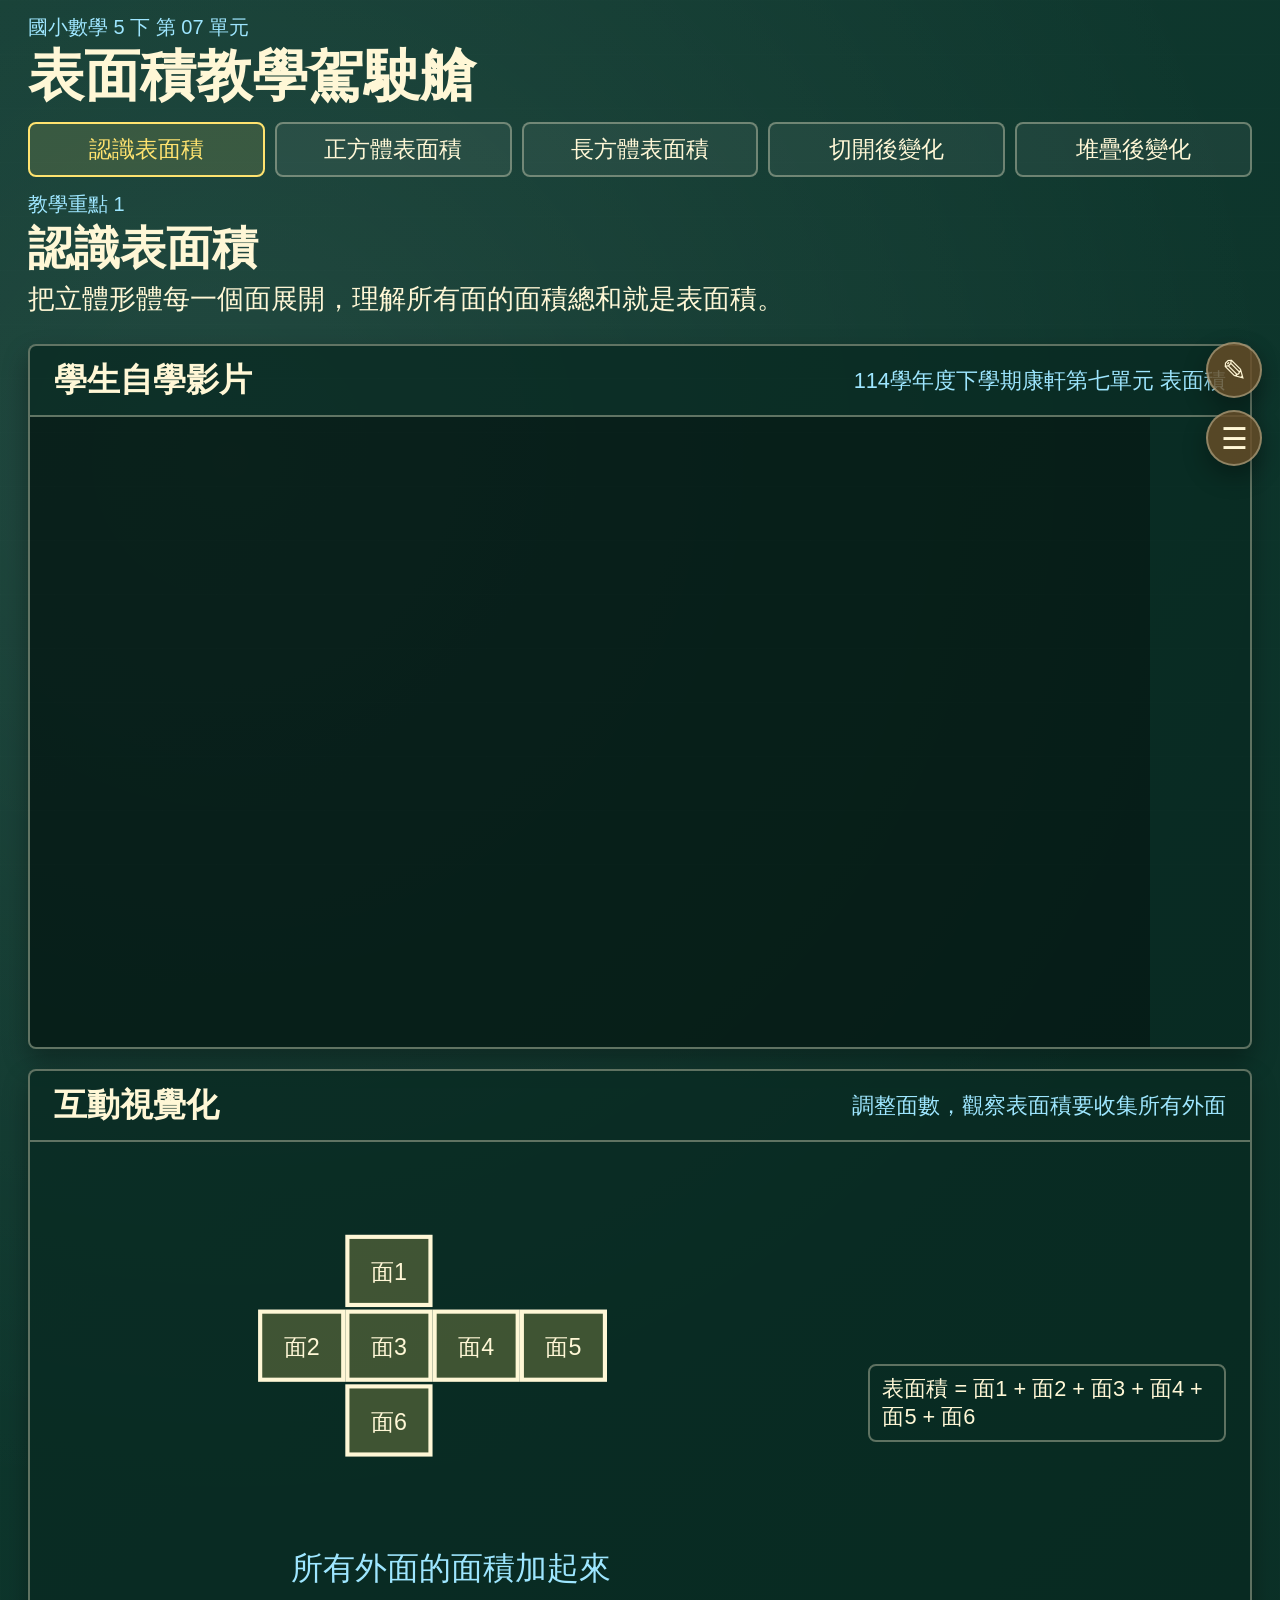
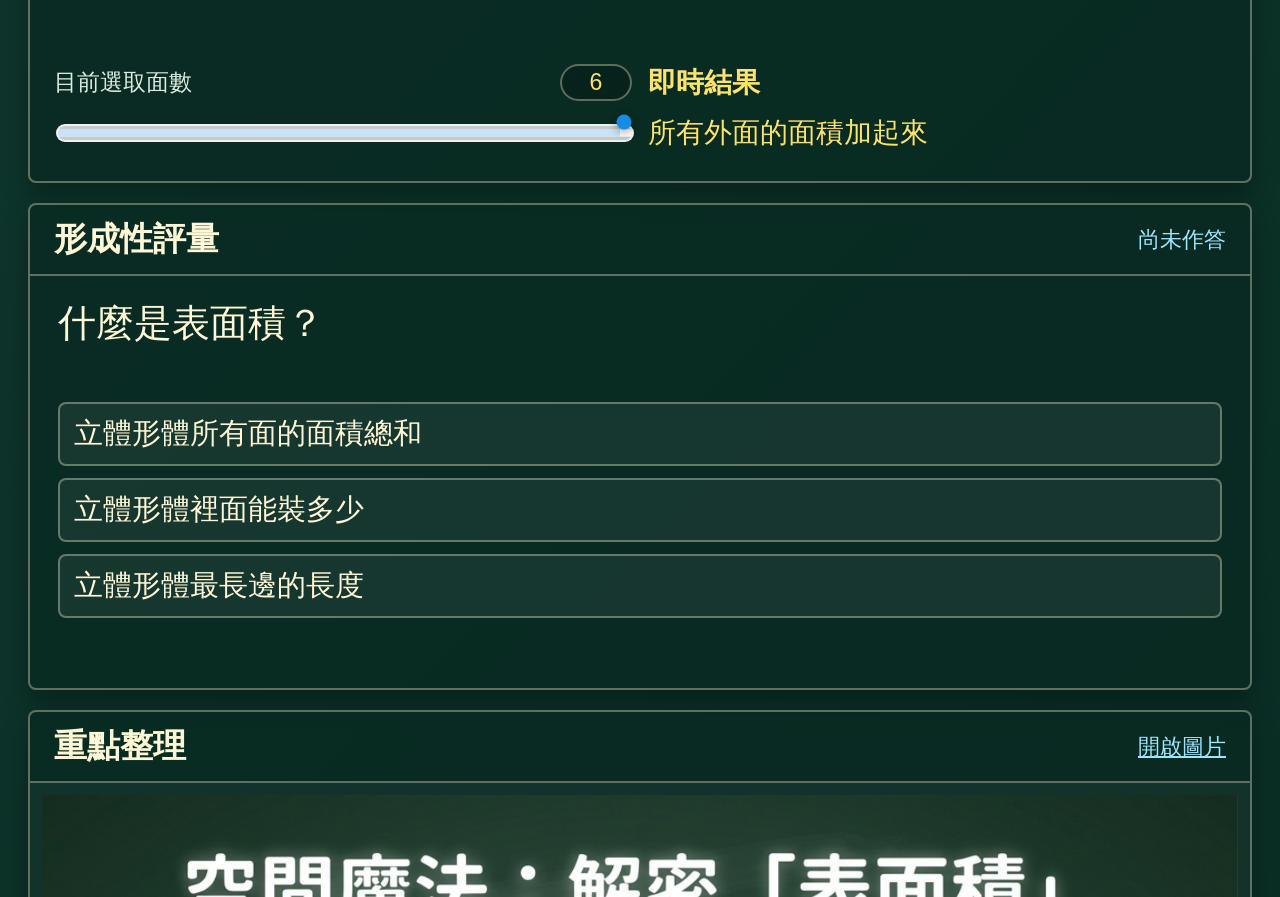
==== index.html @ 225237b7 "Add surface area teaching dashboard" ====
<!doctype html>
<html lang="zh-Hant">
<head>
  <meta charset="utf-8">
  <meta name="viewport" content="width=device-width, initial-scale=1">
  <meta http-equiv="refresh" content="0; url=./康軒五下第七單元-表面積/">
  <title>康軒五下第七單元 表面積</title>
</head>
<body>
  <p><a href="./康軒五下第七單元-表面積/">開啟康軒五下第七單元 表面積</a></p>
</body>
</html>
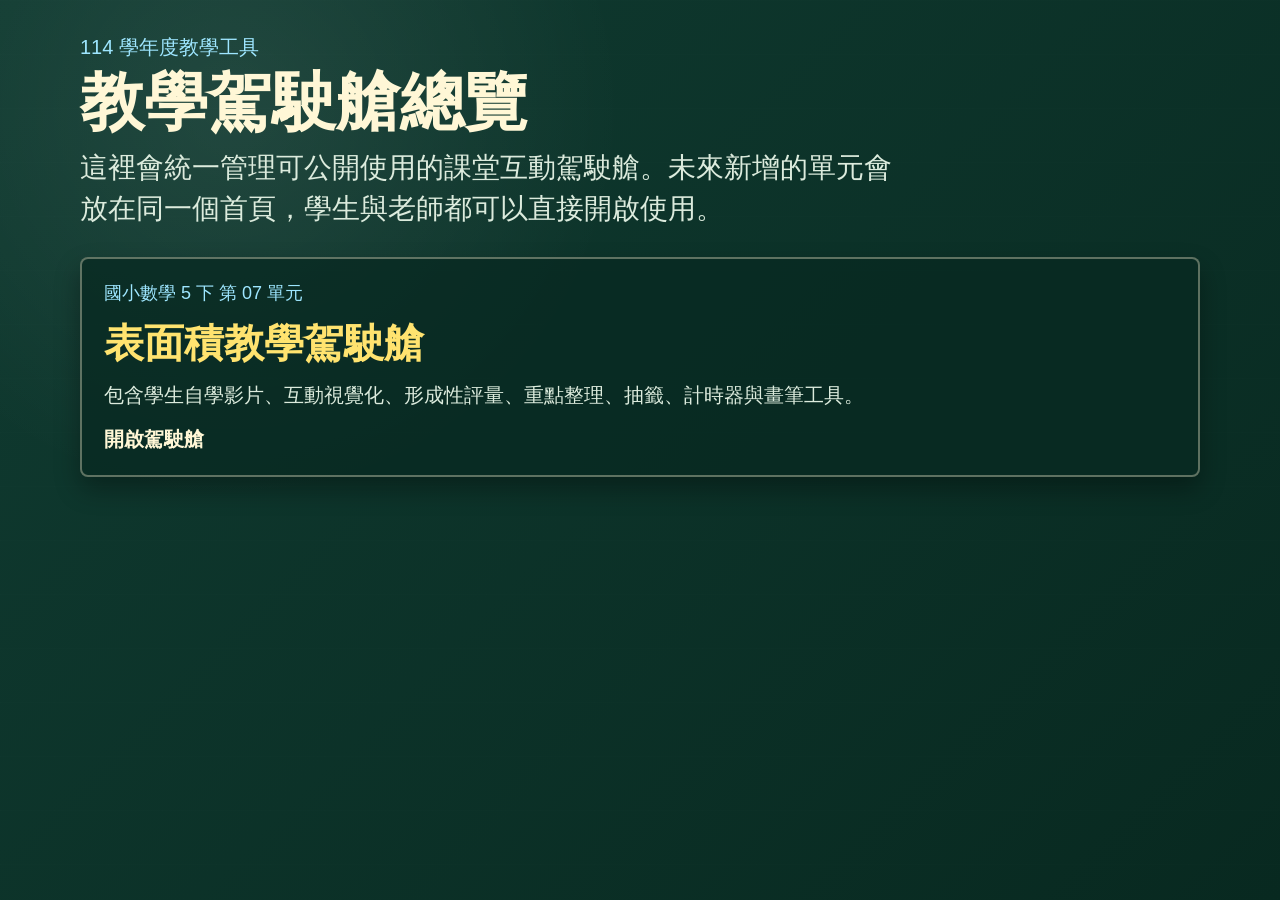
==== commit d2fa2676: "Add dashboard homepage" ====
--- a/index.html
+++ b/index.html
@@ -3,10 +3,146 @@
 <head>
   <meta charset="utf-8">
   <meta name="viewport" content="width=device-width, initial-scale=1">
-  <meta http-equiv="refresh" content="0; url=./康軒五下第七單元-表面積/">
-  <title>康軒五下第七單元 表面積</title>
+  <title>教學駕駛艙總覽</title>
+  <style>
+    :root {
+      --board: #103b31;
+      --board-dark: #082920;
+      --chalk: #fff7d6;
+      --muted: #dcebdd;
+      --yellow: #ffe36f;
+      --blue: #9ee6ff;
+      --line: rgba(255, 247, 214, .35);
+      --panel: rgba(8, 42, 34, .78);
+      --shadow: rgba(0, 0, 0, .32);
+    }
+
+    * { box-sizing: border-box; }
+
+    body {
+      margin: 0;
+      min-height: 100vh;
+      color: var(--chalk);
+      font-family: "Microsoft JhengHei", "Noto Sans TC", Arial, sans-serif;
+      background:
+        radial-gradient(circle at 18% 12%, rgba(255,255,255,.08), transparent 30%),
+        linear-gradient(135deg, var(--board), var(--board-dark));
+    }
+
+    body::before {
+      content: "";
+      position: fixed;
+      inset: 0;
+      pointer-events: none;
+      opacity: .16;
+      background-image:
+        linear-gradient(rgba(255,255,255,.05) 1px, transparent 1px),
+        linear-gradient(90deg, rgba(255,255,255,.04) 1px, transparent 1px);
+      background-size: 54px 54px;
+    }
+
+    main {
+      position: relative;
+      width: min(1120px, calc(100vw - 40px));
+      margin: 0 auto;
+      padding: 34px 0 56px;
+    }
+
+    .eyebrow {
+      margin: 0 0 8px;
+      color: var(--blue);
+      font-size: 20px;
+    }
+
+    h1 {
+      margin: 0 0 12px;
+      color: var(--chalk);
+      font-size: clamp(36px, 5vw, 64px);
+      line-height: 1.05;
+      letter-spacing: 0;
+    }
+
+    .intro {
+      max-width: 820px;
+      margin: 0 0 28px;
+      color: var(--muted);
+      font-size: clamp(20px, 2.2vw, 28px);
+      line-height: 1.45;
+    }
+
+    .dashboard-grid {
+      display: grid;
+      grid-template-columns: repeat(auto-fit, minmax(280px, 1fr));
+      gap: 16px;
+    }
+
+    .dashboard-card {
+      display: grid;
+      gap: 12px;
+      min-height: 220px;
+      padding: 22px;
+      border: 2px solid var(--line);
+      border-radius: 8px;
+      color: inherit;
+      text-decoration: none;
+      background: var(--panel);
+      box-shadow: 0 12px 26px var(--shadow);
+    }
+
+    .dashboard-card:hover {
+      border-color: var(--yellow);
+      background: rgba(255, 227, 111, .11);
+    }
+
+    .card-meta {
+      color: var(--blue);
+      font-size: 18px;
+    }
+
+    .dashboard-card h2 {
+      margin: 0;
+      color: var(--yellow);
+      font-size: clamp(28px, 3.3vw, 40px);
+      line-height: 1.15;
+      letter-spacing: 0;
+    }
+
+    .dashboard-card p {
+      margin: 0;
+      color: var(--muted);
+      font-size: 20px;
+      line-height: 1.4;
+    }
+
+    .card-action {
+      align-self: end;
+      color: var(--chalk);
+      font-size: 20px;
+      font-weight: 700;
+    }
+
+    @media (max-width: 720px) {
+      main {
+        width: min(100% - 28px, 1120px);
+        padding-top: 24px;
+      }
+    }
+  </style>
 </head>
 <body>
-  <p><a href="./康軒五下第七單元-表面積/">開啟康軒五下第七單元 表面積</a></p>
+  <main>
+    <p class="eyebrow">114 學年度教學工具</p>
+    <h1>教學駕駛艙總覽</h1>
+    <p class="intro">這裡會統一管理可公開使用的課堂互動駕駛艙。未來新增的單元會放在同一個首頁，學生與老師都可以直接開啟使用。</p>
+
+    <section class="dashboard-grid" aria-label="駕駛艙清單">
+      <a class="dashboard-card" href="./康軒五下第七單元-表面積/">
+        <span class="card-meta">國小數學 5 下 第 07 單元</span>
+        <h2>表面積教學駕駛艙</h2>
+        <p>包含學生自學影片、互動視覺化、形成性評量、重點整理、抽籤、計時器與畫筆工具。</p>
+        <span class="card-action">開啟駕駛艙</span>
+      </a>
+    </section>
+  </main>
 </body>
 </html>
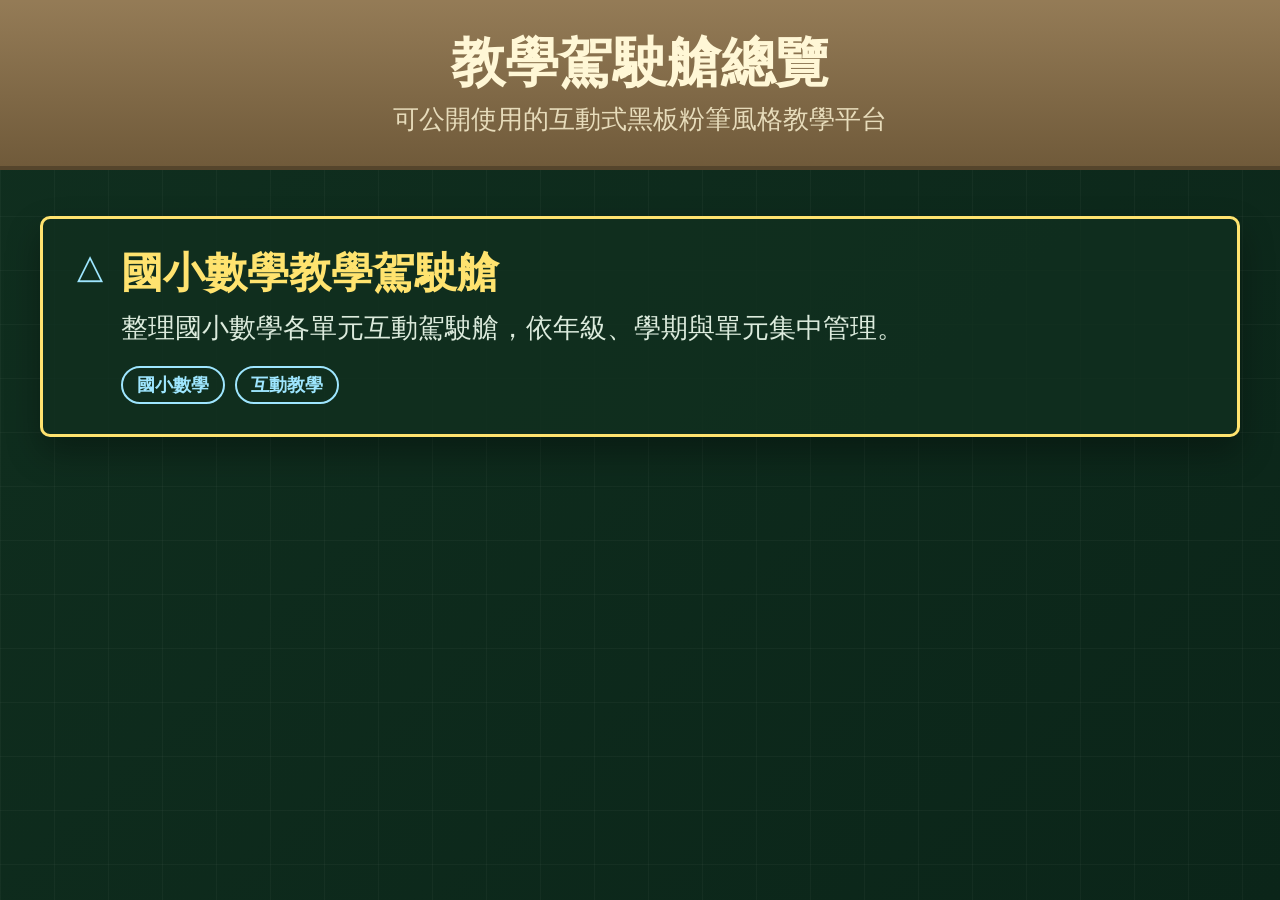
==== commit 2885302b: "Add elementary math dashboard index" ====
--- a/index.html
+++ b/index.html
@@ -4,143 +4,26 @@
   <meta charset="utf-8">
   <meta name="viewport" content="width=device-width, initial-scale=1">
   <title>教學駕駛艙總覽</title>
-  <style>
-    :root {
-      --board: #103b31;
-      --board-dark: #082920;
-      --chalk: #fff7d6;
-      --muted: #dcebdd;
-      --yellow: #ffe36f;
-      --blue: #9ee6ff;
-      --line: rgba(255, 247, 214, .35);
-      --panel: rgba(8, 42, 34, .78);
-      --shadow: rgba(0, 0, 0, .32);
-    }
-
-    * { box-sizing: border-box; }
-
-    body {
-      margin: 0;
-      min-height: 100vh;
-      color: var(--chalk);
-      font-family: "Microsoft JhengHei", "Noto Sans TC", Arial, sans-serif;
-      background:
-        radial-gradient(circle at 18% 12%, rgba(255,255,255,.08), transparent 30%),
-        linear-gradient(135deg, var(--board), var(--board-dark));
-    }
-
-    body::before {
-      content: "";
-      position: fixed;
-      inset: 0;
-      pointer-events: none;
-      opacity: .16;
-      background-image:
-        linear-gradient(rgba(255,255,255,.05) 1px, transparent 1px),
-        linear-gradient(90deg, rgba(255,255,255,.04) 1px, transparent 1px);
-      background-size: 54px 54px;
-    }
-
-    main {
-      position: relative;
-      width: min(1120px, calc(100vw - 40px));
-      margin: 0 auto;
-      padding: 34px 0 56px;
-    }
-
-    .eyebrow {
-      margin: 0 0 8px;
-      color: var(--blue);
-      font-size: 20px;
-    }
-
-    h1 {
-      margin: 0 0 12px;
-      color: var(--chalk);
-      font-size: clamp(36px, 5vw, 64px);
-      line-height: 1.05;
-      letter-spacing: 0;
-    }
-
-    .intro {
-      max-width: 820px;
-      margin: 0 0 28px;
-      color: var(--muted);
-      font-size: clamp(20px, 2.2vw, 28px);
-      line-height: 1.45;
-    }
-
-    .dashboard-grid {
-      display: grid;
-      grid-template-columns: repeat(auto-fit, minmax(280px, 1fr));
-      gap: 16px;
-    }
-
-    .dashboard-card {
-      display: grid;
-      gap: 12px;
-      min-height: 220px;
-      padding: 22px;
-      border: 2px solid var(--line);
-      border-radius: 8px;
-      color: inherit;
-      text-decoration: none;
-      background: var(--panel);
-      box-shadow: 0 12px 26px var(--shadow);
-    }
-
-    .dashboard-card:hover {
-      border-color: var(--yellow);
-      background: rgba(255, 227, 111, .11);
-    }
-
-    .card-meta {
-      color: var(--blue);
-      font-size: 18px;
-    }
-
-    .dashboard-card h2 {
-      margin: 0;
-      color: var(--yellow);
-      font-size: clamp(28px, 3.3vw, 40px);
-      line-height: 1.15;
-      letter-spacing: 0;
-    }
-
-    .dashboard-card p {
-      margin: 0;
-      color: var(--muted);
-      font-size: 20px;
-      line-height: 1.4;
-    }
-
-    .card-action {
-      align-self: end;
-      color: var(--chalk);
-      font-size: 20px;
-      font-weight: 700;
-    }
-
-    @media (max-width: 720px) {
-      main {
-        width: min(100% - 28px, 1120px);
-        padding-top: 24px;
-      }
-    }
-  </style>
+  <link rel="stylesheet" href="site.css">
 </head>
 <body>
-  <main>
-    <p class="eyebrow">114 學年度教學工具</p>
+  <header class="topbar">
     <h1>教學駕駛艙總覽</h1>
-    <p class="intro">這裡會統一管理可公開使用的課堂互動駕駛艙。未來新增的單元會放在同一個首頁，學生與老師都可以直接開啟使用。</p>
+    <p>可公開使用的互動式黑板粉筆風格教學平台</p>
+  </header>
 
-    <section class="dashboard-grid" aria-label="駕駛艙清單">
-      <a class="dashboard-card" href="./康軒五下第七單元-表面積/">
-        <span class="card-meta">國小數學 5 下 第 07 單元</span>
-        <h2>表面積教學駕駛艙</h2>
-        <p>包含學生自學影片、互動視覺化、形成性評量、重點整理、抽籤、計時器與畫筆工具。</p>
-        <span class="card-action">開啟駕駛艙</span>
+  <main class="site-shell">
+    <section class="card-grid" aria-label="科目清單">
+      <a class="dashboard-card" href="./國小數學/">
+        <span class="card-icon">△</span>
+        <div>
+          <h2>國小數學教學駕駛艙</h2>
+          <p>整理國小數學各單元互動駕駛艙，依年級、學期與單元集中管理。</p>
+          <div class="tags">
+            <span>國小數學</span>
+            <span>互動教學</span>
+          </div>
+        </div>
       </a>
     </section>
   </main>
--- a/site.css
+++ b/site.css
@@ -0,0 +1,151 @@
+:root {
+  --board: #102f1f;
+  --board-dark: #0b2519;
+  --chalk: #fff7d6;
+  --muted: #dcebdd;
+  --yellow: #ffe36f;
+  --blue: #9ee6ff;
+  --line: rgba(255, 247, 214, .35);
+  --panel: rgba(16, 47, 31, .82);
+  --shadow: rgba(0, 0, 0, .32);
+  --wood: #8b7048;
+}
+
+* { box-sizing: border-box; }
+
+body {
+  margin: 0;
+  min-height: 100vh;
+  color: var(--chalk);
+  font-family: "Microsoft JhengHei", "Noto Sans TC", Arial, sans-serif;
+  background:
+    linear-gradient(rgba(255,255,255,.03) 1px, transparent 1px),
+    linear-gradient(90deg, rgba(255,255,255,.03) 1px, transparent 1px),
+    linear-gradient(135deg, var(--board), var(--board-dark));
+  background-size: 54px 54px, 54px 54px, auto;
+}
+
+.topbar {
+  min-height: 170px;
+  display: grid;
+  place-items: center;
+  align-content: center;
+  gap: 10px;
+  padding: 32px 20px;
+  text-align: center;
+  background:
+    linear-gradient(rgba(255,255,255,.08), rgba(0,0,0,.2)),
+    var(--wood);
+  box-shadow: inset 0 -4px 0 rgba(0,0,0,.24);
+}
+
+.topbar h1 {
+  margin: 0;
+  font-size: clamp(32px, 4.4vw, 54px);
+  line-height: 1.1;
+  letter-spacing: 0;
+}
+
+.topbar p {
+  margin: 0;
+  color: rgba(255,247,214,.82);
+  font-size: clamp(18px, 2vw, 26px);
+}
+
+.site-shell {
+  width: min(1200px, calc(100vw - 40px));
+  margin: 0 auto;
+  padding: 46px 0 72px;
+}
+
+.card-grid {
+  display: grid;
+  gap: 18px;
+}
+
+.dashboard-card {
+  display: grid;
+  grid-template-columns: auto 1fr;
+  gap: 18px;
+  align-items: start;
+  min-height: 190px;
+  padding: 30px 34px;
+  border: 3px solid var(--yellow);
+  border-radius: 10px;
+  color: inherit;
+  text-decoration: none;
+  background: var(--panel);
+  box-shadow: 0 16px 34px var(--shadow);
+}
+
+.dashboard-card:hover {
+  background: rgba(255, 227, 111, .1);
+}
+
+.card-icon {
+  color: var(--blue);
+  font-size: 34px;
+  line-height: 1;
+}
+
+.dashboard-card h2 {
+  margin: 0 0 12px;
+  color: var(--yellow);
+  font-size: clamp(28px, 3.4vw, 42px);
+  line-height: 1.15;
+  letter-spacing: 0;
+}
+
+.dashboard-card p {
+  margin: 0 0 18px;
+  color: var(--muted);
+  font-size: clamp(20px, 2.2vw, 27px);
+  line-height: 1.45;
+}
+
+.tags {
+  display: flex;
+  flex-wrap: wrap;
+  gap: 10px;
+}
+
+.tags span {
+  border: 2px solid var(--blue);
+  border-radius: 999px;
+  padding: 5px 14px;
+  color: var(--blue);
+  font-size: 18px;
+  font-weight: 700;
+}
+
+.back-link {
+  display: inline-grid;
+  place-items: center;
+  min-height: 44px;
+  margin-bottom: 18px;
+  padding: 8px 16px;
+  border: 2px solid var(--line);
+  border-radius: 8px;
+  color: var(--chalk);
+  text-decoration: none;
+  font-size: 18px;
+  font-weight: 700;
+  background: rgba(255,255,255,.06);
+}
+
+.back-link:hover {
+  border-color: var(--yellow);
+  color: var(--yellow);
+}
+
+@media (max-width: 720px) {
+  .site-shell {
+    width: min(100% - 28px, 1200px);
+    padding-top: 30px;
+  }
+
+  .dashboard-card {
+    grid-template-columns: 1fr;
+    padding: 24px;
+  }
+}
